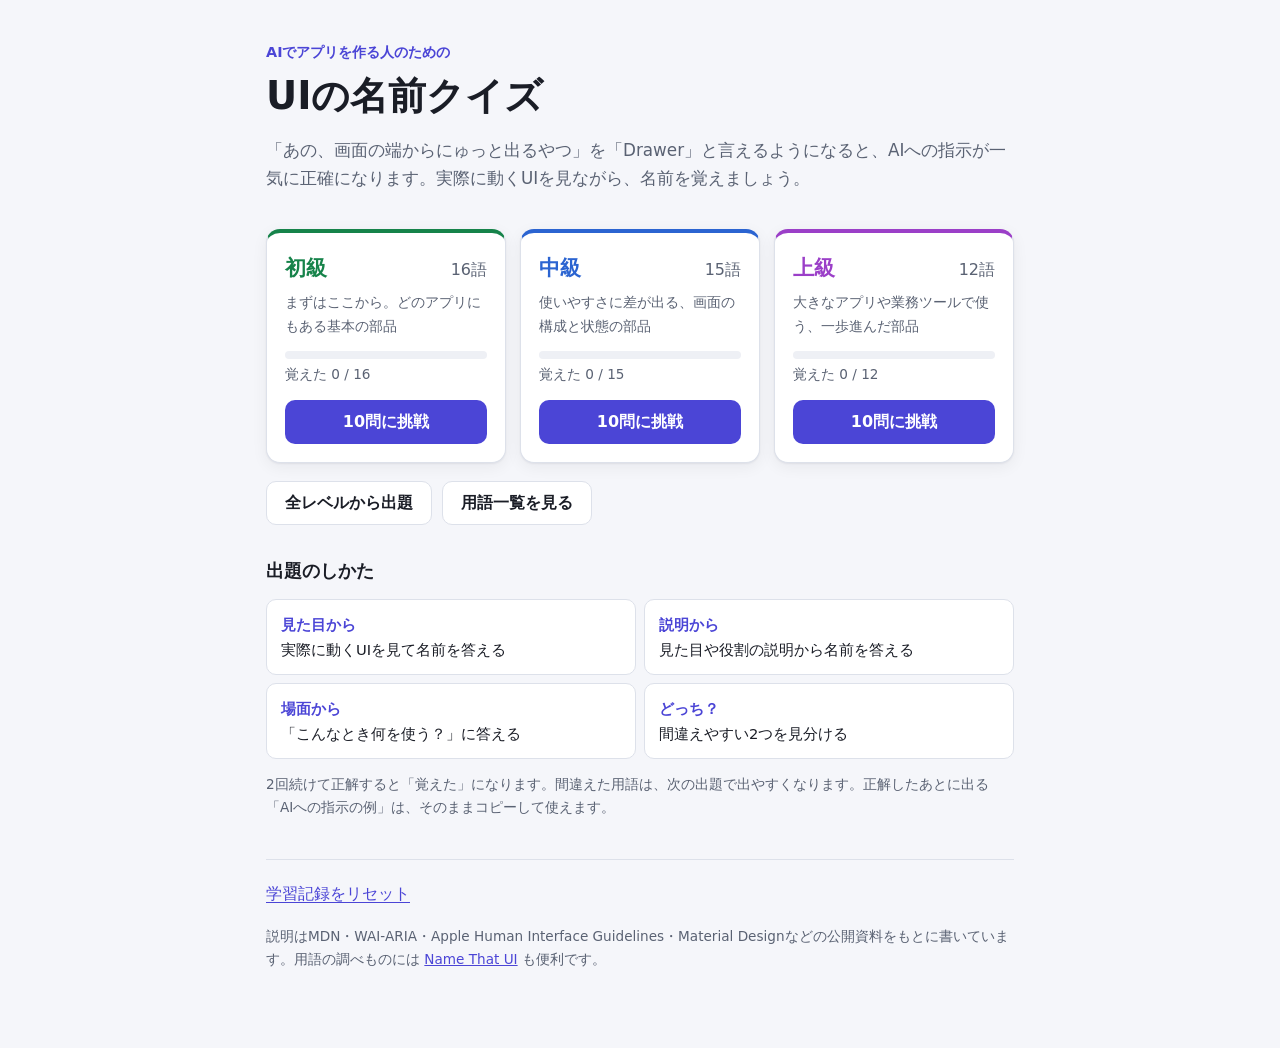
==== ui-quiz/index.html @ 6aa8fd28 "Add UI name quiz for people building apps with AI A static quiz site (ui-quiz/) for learning UI comp" ====
<!doctype html>
<html lang="ja">
  <head>
    <meta charset="utf-8">
    <meta name="viewport" content="width=device-width, initial-scale=1">
    <title>UIの名前クイズ</title>
    <meta name="description" content="AIでアプリやWebサイトを作る人のための、UI部品の名前を実際に動くUIで覚えるクイズ。">
    <link rel="stylesheet" href="css/style.css">
    <link rel="stylesheet" href="css/demos.css">
  </head>
  <body>
    <main id="app" class="container"></main>
    <noscript><p class="container">このクイズを動かすにはJavaScriptを有効にしてください。</p></noscript>
    <script src="js/data.js"></script>
    <script src="js/engine.js"></script>
    <script src="js/demos.js"></script>
    <script src="js/app.js"></script>
  </body>
</html>
---- ui-quiz/css/style.css ----
/* アプリ本体の見た目。デモの見た目は demos.css */

:root {
  --bg: #f5f6fa;
  --surface: #ffffff;
  --surface-2: #eef0f5;
  --text: #1a1d26;
  --muted: #5a6273;
  --border: #dde1ea;
  --accent: #4b45d6;
  --accent-hover: #3d37bd;
  --accent-weak: #ecebfd;
  --on-accent: #ffffff;
  --ok: #157a3d;
  --ok-weak: #e4f5ea;
  --ng: #c0322b;
  --ng-weak: #fcebea;
  --warn: #8a5300;
  --warn-weak: #fff4d1;
  --target: #e8890c;
  --lv-beginner: #16834a;
  --lv-intermediate: #2b64d1;
  --lv-advanced: #9b3fc8;
  --shadow: 0 1px 2px rgb(20 24 40 / 0.06), 0 4px 16px rgb(20 24 40 / 0.06);
  --radius: 14px;
  --font: "Hiragino Sans", "Hiragino Kaku Gothic ProN", "Noto Sans JP", "Yu Gothic UI", "Meiryo", system-ui, sans-serif;
  color-scheme: light;
}

@media (prefers-color-scheme: dark) {
  :root:not([data-theme="light"]) {
    --bg: #12141b;
    --surface: #1b1e28;
    --surface-2: #252935;
    --text: #e9ebf2;
    --muted: #a2a9b9;
    --border: #333847;
    --accent: #8f8cff;
    --accent-hover: #a5a3ff;
    --accent-weak: #2a2950;
    --on-accent: #12121f;
    --ok: #5fd08b;
    --ok-weak: #183324;
    --ng: #ff8a80;
    --ng-weak: #3a1f1e;
    --warn: #ffc65c;
    --warn-weak: #3a2f14;
    --target: #ffb44a;
    --lv-beginner: #5fd08b;
    --lv-intermediate: #7aa7ff;
    --lv-advanced: #d29bff;
    --shadow: 0 1px 2px rgb(0 0 0 / 0.3), 0 4px 16px rgb(0 0 0 / 0.25);
    color-scheme: dark;
  }
}

:root[data-theme="dark"] {
  --bg: #12141b;
  --surface: #1b1e28;
  --surface-2: #252935;
  --text: #e9ebf2;
  --muted: #a2a9b9;
  --border: #333847;
  --accent: #8f8cff;
  --accent-hover: #a5a3ff;
  --accent-weak: #2a2950;
  --on-accent: #12121f;
  --ok: #5fd08b;
  --ok-weak: #183324;
  --ng: #ff8a80;
  --ng-weak: #3a1f1e;
  --warn: #ffc65c;
  --warn-weak: #3a2f14;
  --target: #ffb44a;
  --lv-beginner: #5fd08b;
  --lv-intermediate: #7aa7ff;
  --lv-advanced: #d29bff;
  --shadow: 0 1px 2px rgb(0 0 0 / 0.3), 0 4px 16px rgb(0 0 0 / 0.25);
  color-scheme: dark;
}

*,
*::before,
*::after {
  box-sizing: border-box;
}

body {
  margin: 0;
  background: var(--bg);
  color: var(--text);
  font-family: var(--font);
  font-size: 16px;
  line-height: 1.7;
  -webkit-text-size-adjust: 100%;
}

a {
  color: var(--accent);
}

button {
  font: inherit;
  color: inherit;
}

:focus-visible {
  outline: 3px solid var(--accent);
  outline-offset: 2px;
}

h1:focus,
h2:focus {
  outline: none;
}

.container {
  max-width: 780px;
  margin: 0 auto;
  padding: 24px 16px 64px;
}

h1 {
  font-size: clamp(1.8rem, 6vw, 2.4rem);
  line-height: 1.25;
  margin: 0.2em 0 0.4em;
}

.muted {
  color: var(--muted);
}

.small {
  font-size: 0.85rem;
}

.eyebrow {
  margin: 0;
  color: var(--accent);
  font-weight: 700;
  font-size: 0.9rem;
}

.lead {
  font-size: 1.05rem;
  color: var(--muted);
  margin: 0 0 8px;
}

.section-title {
  font-size: 1.1rem;
  margin: 32px 0 12px;
}

/* ── ボタン ── */
.btn {
  display: inline-flex;
  align-items: center;
  justify-content: center;
  gap: 6px;
  min-height: 44px;
  padding: 0 18px;
  border-radius: 10px;
  border: 1px solid transparent;
  font-weight: 700;
  cursor: pointer;
  transition: background 0.15s, transform 0.05s;
}

.btn:active {
  transform: translateY(1px);
}

.btn-primary {
  background: var(--accent);
  color: var(--on-accent);
}

.btn-primary:hover {
  background: var(--accent-hover);
}

.btn-secondary {
  background: var(--surface);
  border-color: var(--border);
}

.btn-secondary:hover {
  background: var(--surface-2);
}

.btn-small {
  min-height: 32px;
  padding: 0 12px;
  font-size: 0.85rem;
  background: var(--surface);
  border-color: var(--border);
}

.link {
  background: none;
  border: none;
  padding: 4px 0;
  color: var(--accent);
  cursor: pointer;
  text-decoration: underline;
  text-underline-offset: 3px;
}

/* ── ホーム ── */
.hero {
  padding: 16px 0 8px;
}

.levels {
  display: grid;
  grid-template-columns: repeat(3, 1fr);
  gap: 14px;
  margin-top: 20px;
}

.level-card {
  display: flex;
  flex-direction: column;
  gap: 4px;
  padding: 18px;
  background: var(--surface);
  border: 1px solid var(--border);
  border-top: 4px solid var(--lv);
  border-radius: var(--radius);
  box-shadow: var(--shadow);
}

.level-card p {
  margin: 0;
}

.level-card p.muted:not(.small) {
  flex: 1;
  font-size: 0.9rem;
  margin-bottom: 8px;
}

.level-card .btn {
  margin-top: 10px;
}

.level-beginner {
  --lv: var(--lv-beginner);
}
.level-intermediate {
  --lv: var(--lv-intermediate);
}
.level-advanced {
  --lv: var(--lv-advanced);
}

.level-head {
  display: flex;
  align-items: baseline;
  justify-content: space-between;
}

.level-title {
  margin: 0;
  font-size: 1.3rem;
  color: var(--lv);
}

.meter {
  height: 8px;
  border-radius: 99px;
  background: var(--surface-2);
  overflow: hidden;
}

.meter span {
  display: block;
  height: 100%;
  background: var(--lv, var(--accent));
  border-radius: inherit;
  transition: width 0.3s;
}

.home-actions {
  display: flex;
  flex-wrap: wrap;
  gap: 10px;
  margin-top: 18px;
}

.howto {
  margin-top: 8px;
}

.howto-list {
  display: grid;
  grid-template-columns: repeat(2, 1fr);
  gap: 8px;
  padding: 0;
  margin: 0 0 8px;
  list-style: none;
}

.howto-list li {
  padding: 12px 14px;
  background: var(--surface);
  border: 1px solid var(--border);
  border-radius: 10px;
  font-size: 0.92rem;
}

.howto-list b {
  display: block;
  color: var(--accent);
}

.footer {
  margin-top: 40px;
  padding-top: 16px;
  border-top: 1px solid var(--border);
}

/* ── クイズ ── */
.quiz-top {
  display: flex;
  align-items: center;
  justify-content: space-between;
  gap: 12px;
  margin-bottom: 10px;
}

.quiz-count {
  font-weight: 700;
  font-variant-numeric: tabular-nums;
}

.question {
  margin-top: 18px;
}

.qtype {
  display: inline-block;
  padding: 2px 10px;
  border-radius: 99px;
  background: var(--accent-weak);
  color: var(--accent);
  font-size: 0.8rem;
  font-weight: 700;
}

.qtext {
  font-size: 1.35rem;
  margin: 8px 0 14px;
}

.qquote {
  margin: 0 0 18px;
  padding: 18px 20px;
  background: var(--surface);
  border: 1px solid var(--border);
  border-left: 4px solid var(--accent);
  border-radius: 10px;
  font-size: 1.08rem;
  font-weight: 600;
}

.demo-frame {
  margin-bottom: 18px;
}

.demo-frame > p {
  margin: 6px 0 0;
  text-align: right;
}

.options {
  display: grid;
  grid-template-columns: repeat(2, 1fr);
  gap: 10px;
}

.option {
  display: flex;
  align-items: center;
  gap: 12px;
  min-height: 64px;
  padding: 10px 14px;
  text-align: left;
  background: var(--surface);
  border: 2px solid var(--border);
  border-radius: 12px;
  cursor: pointer;
  transition: border-color 0.15s, background 0.15s;
}

.option:hover:not(:disabled) {
  border-color: var(--accent);
}

.option:disabled {
  cursor: default;
}

.opt-key {
  flex: none;
  display: grid;
  place-items: center;
  width: 26px;
  height: 26px;
  border-radius: 8px;
  background: var(--surface-2);
  color: var(--muted);
  font-size: 0.8rem;
  font-weight: 700;
}

.opt-name {
  display: block;
  font-weight: 700;
  line-height: 1.3;
}

.opt-kana {
  display: block;
  color: var(--muted);
  font-size: 0.82rem;
}

.option.is-correct {
  border-color: var(--ok);
  background: var(--ok-weak);
}

.option.is-wrong {
  border-color: var(--ng);
  background: var(--ng-weak);
}

.option:disabled:not(.is-correct):not(.is-wrong) {
  opacity: 0.55;
}

.feedback {
  margin-top: 18px;
  padding: 20px;
  background: var(--surface);
  border: 1px solid var(--border);
  border-top: 4px solid var(--fb);
  border-radius: var(--radius);
  box-shadow: var(--shadow);
}

.feedback-ok {
  --fb: var(--ok);
}

.feedback-ng {
  --fb: var(--ng);
}

.verdict {
  margin: 0;
  color: var(--fb);
  font-weight: 800;
  font-size: 1.1rem;
}

.answer-name {
  margin: 2px 0 12px;
  font-size: 1.4rem;
}

.answer-name .muted {
  font-size: 0.95rem;
  font-weight: 500;
}

.explain {
  padding: 10px 14px;
  background: var(--accent-weak);
  border-radius: 10px;
}

.chosen-note {
  padding: 10px 14px;
  background: var(--surface-2);
  border-radius: 10px;
  font-size: 0.92rem;
}

.prompt-box {
  margin: 14px 0;
  padding: 12px 14px;
  background: var(--surface-2);
  border-radius: 10px;
}

.prompt-head {
  display: flex;
  align-items: center;
  justify-content: space-between;
  gap: 8px;
  color: var(--muted);
  font-weight: 700;
}

.prompt-text {
  margin: 6px 0 0;
  font-size: 0.93rem;
}

.btn-next {
  width: 100%;
}

/* ── 結果 ── */
.result {
  text-align: center;
  padding: 16px 0;
}

.result .home-actions {
  justify-content: center;
}

.score {
  font-size: 4rem;
  margin: 0;
  font-variant-numeric: tabular-nums;
}

.score span {
  font-size: 1.6rem;
  color: var(--muted);
}

.result-list {
  list-style: none;
  padding: 0;
  margin: 0;
  display: grid;
  gap: 8px;
}

.result-item {
  display: flex;
  align-items: flex-start;
  gap: 12px;
  padding: 12px 14px;
  background: var(--surface);
  border: 1px solid var(--border);
  border-radius: 12px;
}

.result-item details {
  flex: 1;
  min-width: 0;
}

.result-item summary {
  cursor: pointer;
}

.mark {
  flex: none;
  display: grid;
  place-items: center;
  width: 28px;
  height: 28px;
  border-radius: 50%;
  font-weight: 800;
}

.mark-ok {
  background: var(--ok-weak);
  color: var(--ok);
}

.mark-ng {
  background: var(--ng-weak);
  color: var(--ng);
}

/* ── 用語一覧 ── */
.filter {
  display: flex;
  flex-wrap: wrap;
  gap: 8px;
  margin-bottom: 18px;
}

.filter-btn {
  min-height: 40px;
  padding: 0 16px;
  border-radius: 99px;
  border: 1px solid var(--border);
  background: var(--surface);
  cursor: pointer;
}

.filter-btn[aria-pressed="true"] {
  background: var(--accent);
  border-color: var(--accent);
  color: var(--on-accent);
  font-weight: 700;
}

.glossary {
  display: grid;
  gap: 16px;
}

.term {
  display: grid;
  grid-template-columns: minmax(0, 1fr) minmax(0, 1fr);
  gap: 18px;
  padding: 16px;
  background: var(--surface);
  border: 1px solid var(--border);
  border-radius: var(--radius);
}

.term .demo-frame {
  margin: 0;
}

.term-body p {
  margin: 0 0 8px;
}

.term-head {
  display: flex;
  flex-wrap: wrap;
  align-items: center;
  gap: 8px;
}

.term-name {
  margin: 0;
  font-size: 1.2rem;
}

.tag {
  padding: 1px 10px;
  border-radius: 99px;
  font-size: 0.75rem;
  font-weight: 700;
  border: 1px solid currentColor;
}

.tag-beginner {
  color: var(--lv-beginner);
}
.tag-intermediate {
  color: var(--lv-intermediate);
}
.tag-advanced {
  color: var(--lv-advanced);
}
.tag-done {
  color: var(--ok);
  background: var(--ok-weak);
  border-color: transparent;
}

/* ── スマホ ── */
@media (max-width: 640px) {
  .levels {
    grid-template-columns: 1fr;
  }
  .howto-list {
    grid-template-columns: 1fr;
  }
  .options {
    grid-template-columns: 1fr;
  }
  .term {
    grid-template-columns: 1fr;
  }
  .home-actions .btn {
    flex: 1 1 100%;
  }
}

@media (prefers-reduced-motion: reduce) {
  *,
  *::before,
  *::after {
    animation-duration: 0.01ms !important;
    transition-duration: 0.01ms !important;
  }
}
---- ui-quiz/css/demos.css ----
/* 問題に表示するデモUIの見た目。すべて .stage の中に閉じ込める */

.stage {
  position: relative;
  height: 260px;
  overflow: hidden;
  border: 1px solid var(--border);
  border-radius: var(--radius);
  background: var(--surface-2);
  font-size: 14px;
  line-height: 1.5;
  isolation: isolate;
}

.stage [hidden] {
  display: none !important;
}

.stage a {
  color: inherit;
  text-decoration: none;
  cursor: pointer;
}

.stage button {
  cursor: pointer;
}

/* 問題で注目してほしい部分 */
.stage .is-target {
  outline: 2px dashed var(--target);
  outline-offset: 3px;
}

.m-icon {
  width: 18px;
  height: 18px;
  flex: none;
}

/* ── 土台 ── */
.m-page {
  position: absolute;
  inset: 0;
  background: var(--surface);
  overflow: hidden;
}

.m-center {
  display: grid;
  place-items: center;
  padding: 16px;
}

.m-top {
  padding: 14px 16px;
  display: flex;
  justify-content: center;
  align-items: flex-start;
}

.m-pad {
  padding: 16px;
}

.m-rel {
  position: absolute;
}

.m-phone {
  position: absolute;
  top: 10px;
  bottom: -14px;
  left: 50%;
  width: min(260px, calc(100% - 24px));
  transform: translateX(-50%);
  background: var(--surface);
  border: 1px solid var(--border);
  border-radius: 22px 22px 0 0;
  overflow: hidden;
  box-shadow: var(--shadow);
}

.m-body {
  padding: 14px 16px;
}

.m-panel {
  padding: 16px;
  background: var(--surface);
  border: 1px solid var(--border);
  border-radius: 12px;
  box-shadow: var(--shadow);
  min-width: 0;
}

.m-narrow {
  width: min(240px, 100%);
}

.m-wide {
  width: min(340px, 100%);
}

.m-row {
  display: flex;
  align-items: center;
  gap: 8px;
}

.m-end {
  justify-content: flex-end;
}

.m-between {
  justify-content: space-between;
}

.m-col {
  display: flex;
  flex-direction: column;
  gap: 10px;
}

.m-center-x {
  align-items: center;
}

.m-grow {
  flex: 1;
  min-width: 0;
}

.m-text {
  margin: 0 0 12px;
}

.m-muted {
  color: var(--muted);
}

.m-small {
  font-size: 12px;
}

.m-h {
  font-size: 18px;
  font-weight: 700;
  margin: 8px 0;
}

.m-card-title {
  font-weight: 700;
}

.m-line {
  height: 9px;
  margin: 9px 0;
  border-radius: 99px;
  background: var(--surface-2);
}

.m-line:nth-child(3n) {
  width: 70%;
}

.m-w60 {
  width: 60%;
}

.m-hero {
  height: 54px;
  border-radius: 10px;
  background: linear-gradient(120deg, var(--accent-weak), var(--surface-2));
}

.g1 {
  background: linear-gradient(135deg, #7c74ff, #b28bff);
}
.g2 {
  background: linear-gradient(135deg, #2bb3a3, #6bd6a0);
}
.g3 {
  background: linear-gradient(135deg, #ff9a62, #ff6f91);
}

/* ── ボタン・入力 ── */
.m-btn {
  display: inline-flex;
  align-items: center;
  justify-content: center;
  gap: 6px;
  min-height: 36px;
  padding: 0 14px;
  border-radius: 8px;
  border: 1px solid transparent;
  font-weight: 700;
  font-size: 13px;
  white-space: nowrap;
}

.m-sm {
  min-height: 30px;
  padding: 0 10px;
  font-size: 12px;
}

.m-primary {
  background: var(--accent);
  color: var(--on-accent);
}

.m-primary:disabled {
  opacity: 0.75;
}

.m-ghost {
  background: var(--surface);
  border-color: var(--border);
}

.m-danger {
  background: var(--ng);
  color: var(--surface);
}

.m-danger-ghost {
  background: transparent;
  border-color: var(--ng);
  color: var(--ng);
  margin: 4px 0;
}

.m-danger-text {
  color: var(--ng);
}

.m-link {
  background: none;
  border: none;
  padding: 0;
  color: var(--accent);
  text-decoration: underline;
}

.m-icon-btn {
  display: inline-grid;
  place-items: center;
  width: 36px;
  height: 36px;
  border-radius: 8px;
  border: 1px solid transparent;
  background: transparent;
}

.m-icon-btn.m-sm {
  width: 28px;
  height: 28px;
  padding: 0;
}

.m-outlined {
  border-color: var(--border);
  background: var(--surface);
}

.m-label {
  display: grid;
  gap: 4px;
  font-size: 12px;
  font-weight: 700;
  color: var(--muted);
}

.m-input {
  width: 100%;
  min-width: 0;
  height: 38px;
  padding: 0 10px;
  border: 1px solid var(--border);
  border-radius: 8px;
  background: var(--surface);
  color: var(--text);
  font: inherit;
  font-size: 14px;
  font-weight: 400;
}

.m-input.m-sm {
  height: 30px;
  font-size: 12px;
}

.m-input::placeholder {
  color: var(--muted);
  opacity: 0.7;
}

.m-input.is-error {
  border-color: var(--ng);
}

.m-input.is-ok {
  border-color: var(--ok);
}

.m-hint {
  min-height: 18px;
  margin: 2px 0 8px;
  font-size: 12px;
}

.m-hint.is-error {
  color: var(--ng);
}

.m-hint.is-ok {
  color: var(--ok);
}

.m-fieldset {
  margin: 0;
  min-width: 200px;
}

.m-fieldset legend {
  float: left;
  width: 100%;
  padding: 0;
  font-weight: 700;
}

.m-check {
  display: flex;
  align-items: center;
  gap: 8px;
  padding: 3px 0;
  clear: both;
}

.m-check input {
  width: 18px;
  height: 18px;
  accent-color: var(--accent);
}

.m-list {
  width: min(280px, 100%);
  padding: 4px 16px;
}

.m-list-row {
  display: flex;
  align-items: center;
  justify-content: space-between;
  gap: 8px;
  padding: 10px 0;
  border-bottom: 1px solid var(--border);
}

.m-list-row:last-child {
  border-bottom: none;
}

.m-switch {
  position: relative;
  width: 44px;
  height: 26px;
  padding: 0;
  border: none;
  border-radius: 99px;
  background: var(--border);
  transition: background 0.2s;
}

.m-switch span {
  position: absolute;
  top: 3px;
  left: 3px;
  width: 20px;
  height: 20px;
  border-radius: 50%;
  background: #fff;
  box-shadow: 0 1px 3px rgb(0 0 0 / 0.3);
  transition: transform 0.2s;
}

.m-switch[aria-checked="true"] {
  background: var(--ok);
}

.m-switch[aria-checked="true"] span {
  transform: translateX(18px);
}

.m-select {
  display: flex;
  align-items: center;
  justify-content: space-between;
  width: 100%;
  height: 38px;
  padding: 0 10px;
  border: 1px solid var(--accent);
  border-radius: 8px;
  background: var(--surface);
}

.m-menu {
  list-style: none;
  margin: 0;
  padding: 4px;
  background: var(--surface);
  border: 1px solid var(--border);
  border-radius: 10px;
  box-shadow: var(--shadow);
}

.m-select-list {
  margin-top: 4px;
}

.m-menu-item {
  display: flex;
  align-items: center;
  gap: 8px;
  padding: 6px 10px;
  border-radius: 6px;
  cursor: pointer;
}

.m-menu-item:hover,
.m-menu-item.is-active {
  background: var(--surface-2);
}

.m-menu-item.is-selected {
  background: var(--accent-weak);
  color: var(--accent);
  font-weight: 700;
}

.m-menu-item mark {
  background: none;
  color: var(--accent);
  font-weight: 800;
}

.m-sep {
  height: 1px;
  margin: 4px 0;
  background: var(--border);
}

.m-range {
  width: 100%;
  margin: 14px 0 4px;
  accent-color: var(--accent);
}

/* ── ヘッダー・ナビ ── */
.m-header {
  display: flex;
  align-items: center;
  justify-content: space-between;
  gap: 8px;
  height: 50px;
  padding: 0 14px;
  background: var(--surface);
  border-bottom: 1px solid var(--border);
}

.stage .m-header.is-target {
  outline-offset: -3px;
}

.m-logo {
  font-weight: 800;
  color: var(--accent);
}

.m-nav {
  display: flex;
  gap: 16px;
  font-size: 13px;
}

.m-nav a.is-active {
  color: var(--accent);
  font-weight: 700;
}

.m-drop-menu {
  position: absolute;
  top: 54px;
  right: 10px;
  width: 150px;
}

.m-crumbs {
  display: flex;
  align-items: center;
  gap: 4px;
  font-size: 12px;
  color: var(--muted);
}

.m-crumbs a {
  color: var(--accent) !important;
  text-decoration: underline !important;
}

.m-crumbs .m-icon {
  width: 13px;
  height: 13px;
}

.m-crumbs [aria-current] {
  color: var(--text);
  font-weight: 700;
}

.m-tablist {
  display: flex;
  border-bottom: 1px solid var(--border);
}

.m-tablist button {
  padding: 10px 14px;
  border: none;
  border-bottom: 3px solid transparent;
  background: none;
  color: var(--muted);
  font-weight: 700;
}

.m-tablist [aria-selected="true"] {
  color: var(--accent);
  border-bottom-color: var(--accent);
}

.m-tabpanel {
  padding: 14px 4px;
}

.m-split {
  display: flex;
}

.m-side {
  flex: none;
  display: flex;
  flex-direction: column;
  gap: 2px;
  width: 38%;
  max-width: 170px;
  padding: 14px 8px;
  background: var(--surface-2);
  border-right: 1px solid var(--border);
}

.stage .m-side.is-target {
  outline-offset: -3px;
}

.m-side .m-logo {
  padding: 0 10px 8px;
}

.m-split .m-body {
  flex: 1;
  min-width: 0;
}

.m-stat {
  height: 44px;
  border-radius: 8px;
  background: var(--surface-2);
}

.m-mega {
  position: absolute;
  top: 50px;
  left: 10px;
  right: 10px;
  z-index: 2;
  display: grid;
  grid-template-columns: repeat(3, 1fr);
  gap: 8px;
  padding: 14px;
  background: var(--surface);
  border: 1px solid var(--border);
  border-radius: 0 0 12px 12px;
  box-shadow: var(--shadow);
}

.m-mega a {
  display: block;
  padding: 2px 0;
  font-size: 13px;
  color: var(--muted) !important;
}

/* ── カード・リスト ── */
.m-grid3 {
  display: grid;
  grid-template-columns: repeat(3, minmax(0, 1fr));
  gap: 10px;
}

.m-card {
  border: 1px solid var(--border);
  border-radius: 12px;
  overflow: hidden;
  background: var(--surface);
}

.stage .m-card.is-target {
  overflow: visible;
}

.m-thumb {
  height: 80px;
}

.m-card-body {
  display: grid;
  gap: 4px;
  padding: 10px;
  font-size: 12px;
}

.m-card-body .m-btn {
  margin-top: 4px;
}

.m-comment {
  display: flex;
  gap: 12px;
  padding: 12px 0;
  border-bottom: 1px solid var(--border);
}

.m-avatar {
  flex: none;
  display: grid;
  place-items: center;
  width: 40px;
  height: 40px;
  border-radius: 50%;
  color: #fff;
  font-weight: 800;
  font-size: 13px;
}

.m-avatar-sm {
  width: 32px;
  height: 32px;
}

.m-badge-wrap {
  position: relative;
}

.m-badge {
  position: absolute;
  top: 2px;
  right: 0;
  display: grid;
  place-items: center;
  min-width: 18px;
  height: 18px;
  padding: 0 5px;
  border-radius: 99px;
  background: #e5322d;
  color: #fff;
  font-size: 11px;
  font-weight: 800;
}

.m-chips {
  display: flex;
  flex-wrap: wrap;
  gap: 6px;
  margin: 12px 0 8px;
}

.m-chip {
  display: inline-flex;
  align-items: center;
  gap: 2px;
  height: 30px;
  padding: 0 4px 0 12px;
  border-radius: 99px;
  background: var(--accent-weak);
  color: var(--accent);
  font-weight: 700;
  font-size: 13px;
}

.m-chip button {
  display: grid;
  place-items: center;
  width: 22px;
  height: 22px;
  padding: 0;
  border: none;
  border-radius: 50%;
  background: transparent;
  color: inherit;
}

.m-chip .m-icon {
  width: 14px;
  height: 14px;
}

.m-search {
  display: flex;
  align-items: center;
  gap: 8px;
  height: 38px;
  padding: 0 12px;
  border: 1px solid var(--border);
  border-radius: 99px;
}

.m-scroll {
  position: absolute;
  top: 50px;
  left: 0;
  right: 0;
  bottom: 0;
  overflow-y: auto;
  padding: 0 14px 20px;
}

.stage .m-scroll.is-target {
  outline-offset: -3px;
}

.m-post {
  display: flex;
  gap: 10px;
  padding: 12px 0;
  border-bottom: 1px solid var(--border);
}

.m-loading {
  display: flex;
  justify-content: center;
  align-items: center;
  gap: 8px;
  padding: 12px;
  color: var(--muted);
  font-size: 12px;
}

/* ── 重なるUI ── */
.m-overlay {
  position: absolute;
  inset: 0;
  z-index: 5;
  display: grid;
  place-items: center;
  padding: 16px;
  background: rgb(10 12 20 / 0.5);
}

.m-dialog {
  width: min(300px, 100%);
  padding: 18px;
  background: var(--surface);
  border-radius: 14px;
  box-shadow: 0 12px 40px rgb(0 0 0 / 0.3);
}

.m-dialog-title {
  font-weight: 800;
  font-size: 15px;
}

.m-dialog p {
  margin: 6px 0 16px;
  font-size: 13px;
}

.m-overlay-left {
  place-items: stretch start;
  padding: 0;
  transition: background 0.25s;
}

.m-drawer {
  display: flex;
  flex-direction: column;
  gap: 2px;
  width: 72%;
  padding: 16px 10px;
  background: var(--surface);
  box-shadow: 4px 0 20px rgb(0 0 0 / 0.25);
  transition: transform 0.25s ease;
}

.m-drawer .m-card-title {
  padding: 0 10px 8px;
}

.stage .m-drawer.is-target {
  outline-offset: -3px;
}

.m-overlay-left.is-closed {
  background: transparent;
  pointer-events: none;
}

.m-overlay-left.is-closed .m-drawer {
  transform: translateX(-105%);
}

.m-overlay-top {
  place-items: start center;
  padding-top: 22px;
}

.m-palette {
  width: min(360px, 100%);
  background: var(--surface);
  border-radius: 12px;
  box-shadow: 0 12px 40px rgb(0 0 0 / 0.35);
  overflow: hidden;
}

.m-palette-input {
  display: flex;
  align-items: center;
  gap: 8px;
  padding: 10px 12px;
  border-bottom: 1px solid var(--border);
}

.m-palette-input input {
  flex: 1;
  min-width: 0;
  border: none;
  background: none;
  color: var(--text);
  font: inherit;
  outline: none;
}

.m-palette-input kbd {
  padding: 1px 6px;
  border: 1px solid var(--border);
  border-radius: 5px;
  font-size: 11px;
  color: var(--muted);
}

.m-palette-list {
  list-style: none;
  margin: 0;
  padding: 6px;
}

.m-pad-s {
  padding: 8px;
}

.m-toast {
  position: absolute;
  right: 14px;
  bottom: 14px;
  display: flex;
  align-items: center;
  gap: 8px;
  padding: 10px 16px;
  border-radius: 10px;
  background: #23252f;
  color: #fff;
  font-weight: 700;
  box-shadow: var(--shadow);
  opacity: 0;
  transform: translateY(12px);
  transition: opacity 0.25s, transform 0.25s;
}

.m-toast .m-icon {
  color: #6fe09b;
}

.m-toast.is-shown {
  opacity: 1;
  transform: none;
}

.m-tip-wrap {
  position: relative;
}

.m-tip {
  position: absolute;
  bottom: calc(100% + 8px);
  left: 50%;
  transform: translateX(-50%);
  padding: 4px 10px;
  border-radius: 6px;
  background: #23252f;
  color: #fff;
  font-size: 12px;
  white-space: nowrap;
  opacity: 0;
  pointer-events: none;
  transition: opacity 0.15s;
}

.m-tip::after {
  content: "";
  position: absolute;
  top: 100%;
  left: 50%;
  margin-left: -5px;
  border: 5px solid transparent;
  border-top-color: #23252f;
}

.m-tip-wrap.is-open .m-tip,
.m-tip-wrap:hover .m-tip,
.m-tip-wrap:focus-within .m-tip {
  opacity: 1;
}

.m-pop-wrap {
  position: relative;
  display: flex;
  flex-direction: column;
  align-items: center;
}

.m-popover {
  position: relative;
  margin-top: 12px;
  width: min(280px, 90vw);
  padding: 14px;
  display: grid;
  gap: 8px;
  background: var(--surface);
  border: 1px solid var(--border);
  border-radius: 12px;
  box-shadow: var(--shadow);
}

.m-popover::before {
  content: "";
  position: absolute;
  top: -7px;
  left: 50%;
  width: 12px;
  height: 12px;
  margin-left: -6px;
  background: var(--surface);
  border-left: 1px solid var(--border);
  border-top: 1px solid var(--border);
  transform: rotate(45deg);
}

.m-ctx {
  position: absolute;
  z-index: 3;
  width: 150px;
}

.m-files {
  display: grid;
  gap: 4px;
  margin-top: 10px;
}

.m-file {
  display: flex;
  align-items: center;
  gap: 8px;
  padding: 7px 10px;
  border-radius: 8px;
  user-select: none;
  -webkit-touch-callout: none;
}

.m-file.is-selected {
  background: var(--accent-weak);
}

.m-split-wrap {
  position: relative;
  display: flex;
  flex-direction: column;
  align-items: flex-start;
}

.m-splitbtn {
  display: flex;
  border-radius: 8px;
}

.m-splitbtn .m-btn:first-child {
  border-radius: 8px 0 0 8px;
}

.m-splitbtn .m-btn:last-child {
  border-radius: 0 8px 8px 0;
  border-left: 1px solid rgb(255 255 255 / 0.35);
  padding: 0 8px;
}

.m-split-menu {
  margin-top: 6px;
  min-width: 170px;
}

.m-sheet {
  position: absolute;
  left: 0;
  right: 0;
  bottom: 14px;
  display: grid;
  gap: 6px;
  padding: 6px 16px 18px;
  background: var(--surface);
  border-radius: 18px 18px 0 0;
  box-shadow: 0 -6px 24px rgb(0 0 0 / 0.18);
  transition: transform 0.25s;
}

.m-sheet.is-collapsed {
  transform: translateY(calc(100% - 44px));
}

.m-handle {
  justify-self: center;
  width: 40px;
  height: 5px;
  margin: 2px 0 6px;
  padding: 0;
  border: none;
  border-radius: 99px;
  background: var(--border);
}

.m-map {
  background-color: var(--surface-2);
  background-image: linear-gradient(var(--border) 1px, transparent 1px), linear-gradient(90deg, var(--border) 1px, transparent 1px);
  background-size: 28px 28px;
}

.m-pin {
  position: absolute;
  color: var(--muted);
  cursor: pointer;
}

.m-pin .m-icon {
  width: 26px;
  height: 26px;
}

.m-pin.is-picked {
  color: var(--ng);
}

.m-fab {
  position: absolute;
  right: 16px;
  bottom: 30px;
  display: grid;
  place-items: center;
  width: 54px;
  height: 54px;
  border: none;
  border-radius: 50%;
  background: var(--accent);
  color: var(--on-accent);
  box-shadow: 0 6px 18px rgb(40 30 140 / 0.4);
}

.m-fab .m-icon {
  width: 24px;
  height: 24px;
}

/* ── 状態・進み具合 ── */
@keyframes m-spin {
  to {
    transform: rotate(360deg);
  }
}

.m-spinner {
  display: inline-block;
  width: 16px;
  height: 16px;
  border: 2px solid currentColor;
  border-right-color: transparent;
  border-radius: 50%;
  animation: m-spin 0.8s linear infinite;
}

.m-spinner-lg {
  width: 40px;
  height: 40px;
  border-width: 4px;
  color: var(--accent);
}

@keyframes m-pulse {
  50% {
    opacity: 0.45;
  }
}

.m-skel {
  border-radius: 6px;
  background: var(--surface-2);
  animation: m-pulse 1.4s ease-in-out infinite;
}

.m-skel-card {
  display: grid;
  grid-template-columns: 64px 1fr;
  gap: 12px;
  align-items: center;
  padding: 8px;
  border: 1px solid var(--border);
  border-radius: 10px;
}

.m-skel-img {
  height: 48px;
}

.m-skel-line {
  height: 11px;
  margin: 6px 0;
}

.m-empty {
  display: flex;
  flex-direction: column;
  align-items: center;
  gap: 4px;
  margin: 16px auto;
  width: fit-content;
  padding: 8px 20px;
  text-align: center;
}

.m-empty p {
  margin: 0 0 8px;
  font-size: 12px;
}

.m-empty-icon {
  display: grid;
  place-items: center;
  width: 56px;
  height: 56px;
  margin-bottom: 4px;
  border-radius: 50%;
  background: var(--accent-weak);
  color: var(--accent);
}

.m-empty-icon .m-icon {
  width: 28px;
  height: 28px;
}

.m-progress {
  height: 10px;
  margin-top: 10px;
  border-radius: 99px;
  background: var(--surface-2);
  overflow: hidden;
}

.stage .m-progress.is-target {
  overflow: visible;
}

.m-progress span {
  display: block;
  height: 100%;
  border-radius: inherit;
  background: var(--accent);
  transition: width 0.35s;
}

.m-steps {
  display: flex;
  list-style: none;
  margin: 0 0 16px;
  padding: 6px 0;
}

.m-steps li {
  position: relative;
  flex: 1;
  display: flex;
  flex-direction: column;
  align-items: center;
  gap: 4px;
  color: var(--muted);
}

.m-steps li + li::before {
  content: "";
  position: absolute;
  top: 14px;
  right: 50%;
  width: 100%;
  height: 2px;
  background: var(--border);
  z-index: 0;
}

.m-steps li.is-done + li::before {
  background: var(--accent);
}

.m-step-dot {
  position: relative;
  z-index: 1;
  display: grid;
  place-items: center;
  width: 30px;
  height: 30px;
  border-radius: 50%;
  border: 2px solid var(--border);
  background: var(--surface);
  font-weight: 800;
}

.m-steps .is-done .m-step-dot {
  background: var(--accent);
  border-color: var(--accent);
  color: var(--on-accent);
}

.m-steps .is-current {
  color: var(--text);
  font-weight: 700;
}

.m-steps .is-current .m-step-dot {
  border-color: var(--accent);
  color: var(--accent);
}

.m-pager {
  display: flex;
  justify-content: center;
  align-items: center;
  gap: 4px;
  margin-top: 14px;
}

.m-pager button {
  display: grid;
  place-items: center;
  min-width: 34px;
  height: 34px;
  padding: 0 6px;
  border: 1px solid var(--border);
  border-radius: 8px;
  background: var(--surface);
}

.m-pager [aria-current] {
  background: var(--accent);
  border-color: var(--accent);
  color: var(--on-accent);
  font-weight: 800;
}

.m-banner {
  display: flex;
  align-items: center;
  gap: 8px;
  padding: 8px 10px 8px 14px;
  background: var(--warn-weak);
  color: var(--warn);
  font-weight: 700;
  font-size: 13px;
}

.m-banner > span {
  flex: 1;
}

.stage .m-banner.is-target {
  outline-offset: -3px;
}

.m-carousel {
  position: relative;
  overflow: hidden;
  border-radius: 12px;
}

.stage .m-carousel.is-target {
  outline-offset: -3px;
}

.m-track {
  display: flex;
  transition: transform 0.35s ease;
}

.m-slide {
  flex: 0 0 100%;
  display: grid;
  place-items: center;
  height: 196px;
  color: #fff;
  font-size: 18px;
  font-weight: 800;
  text-shadow: 0 1px 6px rgb(0 0 0 / 0.25);
}

.m-car-btn {
  position: absolute;
  top: 50%;
  display: grid;
  place-items: center;
  width: 34px;
  height: 34px;
  margin-top: -17px;
  border: none;
  border-radius: 50%;
  background: rgb(255 255 255 / 0.9);
  color: #222;
}

.m-prev {
  left: 10px;
}

.m-next {
  right: 10px;
}

.m-dots {
  position: absolute;
  bottom: 10px;
  left: 0;
  right: 0;
  display: flex;
  justify-content: center;
  gap: 6px;
}

.m-dots span {
  width: 8px;
  height: 8px;
  border-radius: 50%;
  background: rgb(255 255 255 / 0.5);
  cursor: pointer;
}

.m-dots span.is-on {
  background: #fff;
}

.m-seg {
  display: inline-flex;
  padding: 3px;
  border-radius: 10px;
  background: var(--surface-2);
}

.m-seg button {
  min-width: 46px;
  height: 30px;
  border: none;
  border-radius: 8px;
  background: transparent;
  color: var(--muted);
  font-weight: 700;
}

.m-seg [aria-checked="true"] {
  background: var(--surface);
  color: var(--text);
  box-shadow: 0 1px 3px rgb(0 0 0 / 0.15);
}

.m-bars {
  display: flex;
  align-items: flex-end;
  gap: 10px;
  height: 150px;
  margin-top: 18px;
  padding: 0 4px;
  border-bottom: 1px solid var(--border);
}

.m-bars span {
  flex: 1;
  border-radius: 6px 6px 0 0;
  background: var(--accent);
  transition: height 0.3s;
}

.m-table-wrap {
  overflow: auto;
  max-height: 228px;
  border: 1px solid var(--border);
  border-radius: 10px;
}

.m-table {
  width: 100%;
  border-collapse: collapse;
  font-size: 13px;
  white-space: nowrap;
}

.m-table th,
.m-table td {
  padding: 8px 10px;
  border-bottom: 1px solid var(--border);
  text-align: left;
}

.m-table th {
  background: var(--surface-2);
}

.m-table th button {
  display: inline-flex;
  gap: 4px;
  padding: 0;
  border: none;
  background: none;
  font-weight: 800;
}

.m-table input {
  accent-color: var(--accent);
}

.m-sort {
  color: var(--accent);
  font-size: 10px;
}

.m-tree,
.m-tree ul {
  list-style: none;
  margin: 0;
  padding: 0;
}

.m-tree ul {
  padding-left: 18px;
}

.m-tree [aria-expanded="false"] > ul {
  display: none;
}

.m-tree-row {
  display: flex;
  align-items: center;
  gap: 6px;
  width: 100%;
  padding: 4px 8px;
  border: none;
  border-radius: 6px;
  background: none;
  text-align: left;
}

.m-tree-row:hover {
  background: var(--surface-2);
}

.m-tree-row > .m-icon:first-child {
  width: 14px;
  height: 14px;
  color: var(--muted);
  transition: transform 0.15s;
}

[aria-expanded="true"] > .m-tree-row > .m-icon:first-child {
  transform: rotate(90deg);
}

.m-tree-row .m-icon + .m-icon {
  color: var(--accent);
}

.m-leaf {
  padding-left: 28px;
}

.m-leaf.is-selected {
  background: var(--accent-weak);
  color: var(--accent);
  font-weight: 700;
}

.m-sticky-demo {
  top: 0;
  padding: 0;
}

.m-sticky {
  position: sticky;
  top: 0;
  z-index: 2;
  transition: box-shadow 0.2s;
}

.m-sticky.is-stuck {
  box-shadow: 0 4px 14px rgb(0 0 0 / 0.14);
}

.m-accordion {
  border: 1px solid var(--border);
  border-radius: 10px;
  overflow: hidden;
}

.stage .m-accordion.is-target {
  overflow: visible;
}

.m-acc-item + .m-acc-item {
  border-top: 1px solid var(--border);
}

.m-acc-head {
  display: flex;
  justify-content: space-between;
  align-items: center;
  width: 100%;
  padding: 11px 14px;
  border: none;
  background: var(--surface);
  font-weight: 700;
  text-align: left;
}

.m-acc-head .m-icon {
  transition: transform 0.2s;
}

.m-acc-head[aria-expanded="true"] .m-icon {
  transform: rotate(180deg);
}

.m-acc-body {
  padding: 0 14px 12px;
  font-size: 13px;
}

/* スマホ幅ではデモの中身も詰める */
@media (max-width: 480px) {
  .m-grid3 {
    grid-template-columns: repeat(2, minmax(0, 1fr));
  }
  .m-grid3 > :nth-child(3) {
    display: none;
  }
  .m-nav {
    gap: 10px;
  }
  .m-mega {
    grid-template-columns: repeat(2, 1fr);
  }
  .m-mega > :nth-child(3) {
    display: none;
  }
}
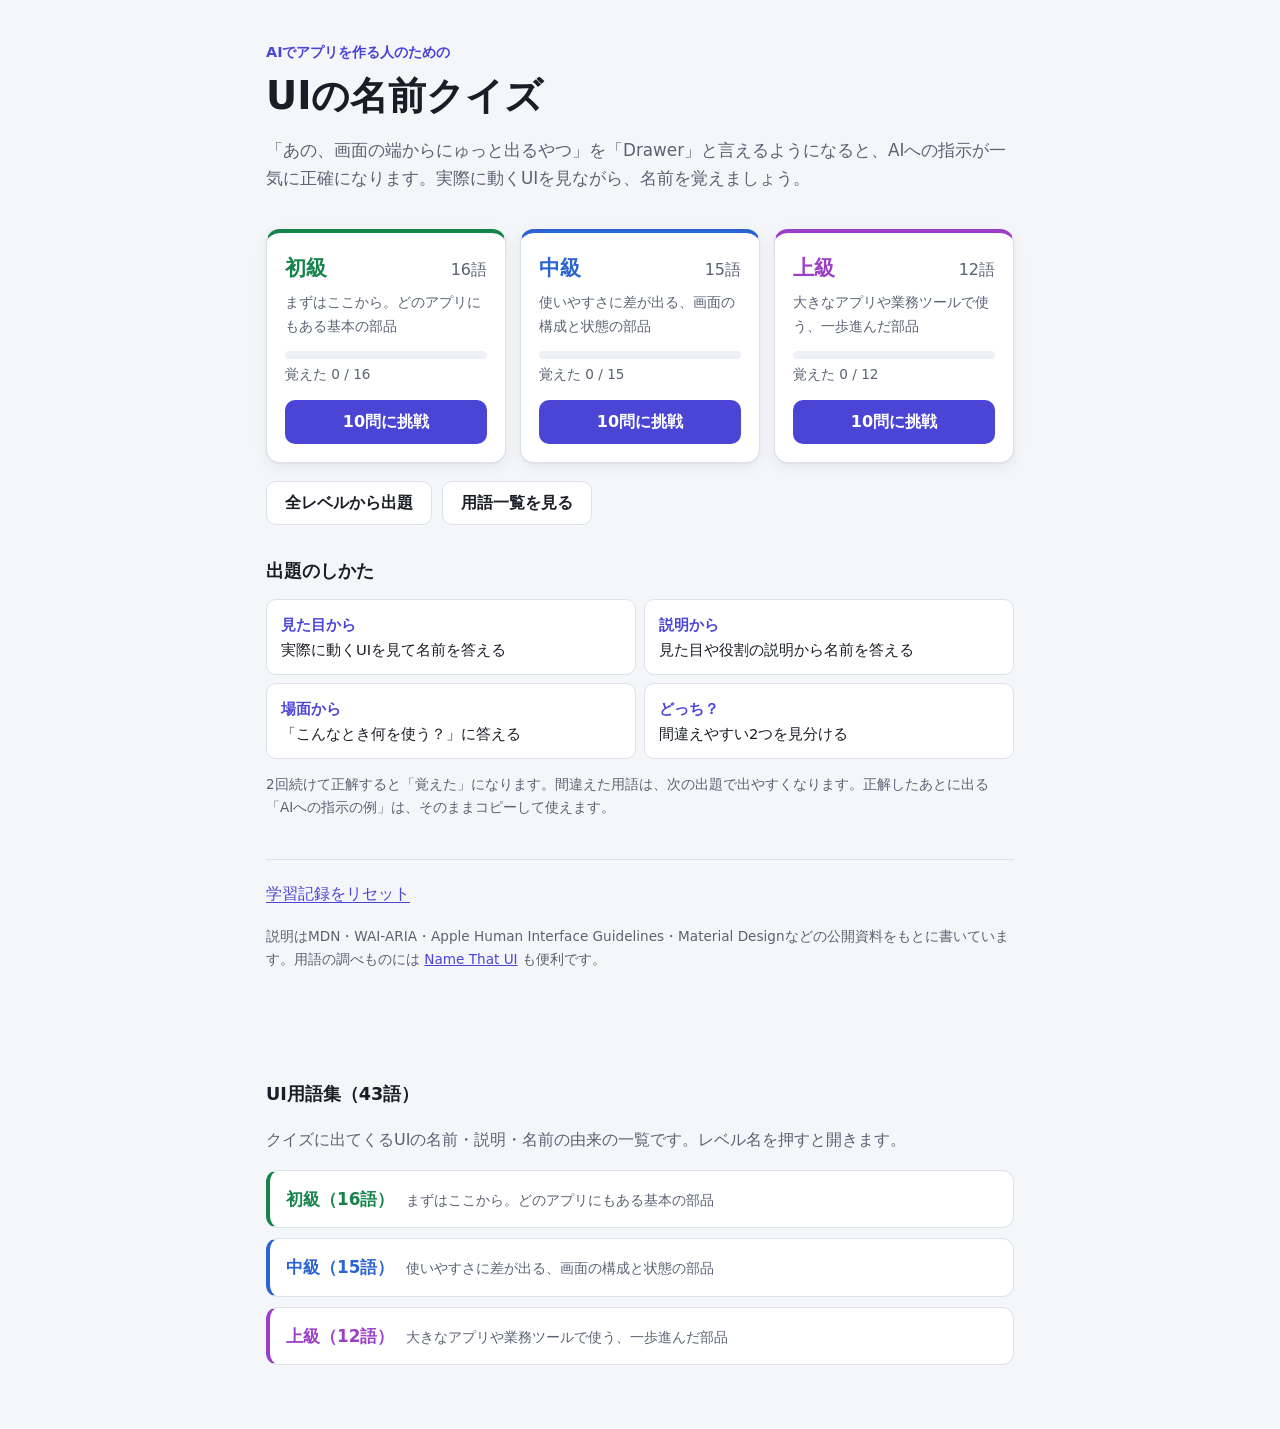
==== commit e0a35ee5: "Make the quiz easier to find in search and share on social media - Static "UI用語集" in index.html with" ====
--- a/ui-quiz/index.html
+++ b/ui-quiz/index.html
@@ -2,15 +2,292 @@
 <html lang="ja">
   <head>
     <meta charset="utf-8">
-    <meta name="viewport" content="width=device-width, initial-scale=1">
-    <title>UIの名前クイズ</title>
-    <meta name="description" content="AIでアプリやWebサイトを作る人のための、UI部品の名前を実際に動くUIで覚えるクイズ。">
+    <meta name="viewport" content="width=device-width, initial-scale=1, viewport-fit=cover">
+    <title>UIの名前クイズ｜AIでアプリを作る人のためのUI用語集</title>
+    <meta name="description" content="Modal、Toast、Drawer…画面の部品の名前、言えますか？実際に動くUIを見ながら、AIへの指示に使えるUI用語43語をクイズで覚えられます。初級・中級・上級、無料・登録不要。">
+    <link rel="canonical" href="https://getittraversable.github.io/desktop-tutorial/ui-quiz/">
+
+    <!-- SNSで共有したときのカード表示 -->
+    <meta property="og:type" content="website">
+    <meta property="og:locale" content="ja_JP">
+    <meta property="og:site_name" content="UIの名前クイズ">
+    <meta property="og:title" content="UIの名前クイズ｜AIでアプリを作る人のためのUI用語集">
+    <meta property="og:description" content="実際に動くUIを見ながら、AIへの指示に使えるUI用語43語をクイズで覚えよう。初級・中級・上級、無料・登録不要。">
+    <meta property="og:url" content="https://getittraversable.github.io/desktop-tutorial/ui-quiz/">
+    <meta property="og:image" content="https://getittraversable.github.io/desktop-tutorial/ui-quiz/og-image.png">
+    <meta property="og:image:width" content="1200">
+    <meta property="og:image:height" content="630">
+    <meta property="og:image:alt" content="UIの名前クイズ。Modal、Toast、Drawer など43語を実際に動くUIで覚える">
+    <meta name="twitter:card" content="summary_large_image">
+
+    <script type="application/ld+json">
+      {
+        "@context": "https://schema.org",
+        "@type": "LearningResource",
+        "name": "UIの名前クイズ",
+        "description": "AIでアプリやWebサイトを作る人のための、UI部品の名前を実際に動くUIで覚えるクイズ。",
+        "url": "https://getittraversable.github.io/desktop-tutorial/ui-quiz/",
+        "inLanguage": "ja",
+        "learningResourceType": "Quiz",
+        "educationalLevel": ["初級", "中級", "上級"],
+        "teaches": "UIデザインの部品の名前と使い分け",
+        "isAccessibleForFree": true
+      }
+    </script>
+
     <link rel="stylesheet" href="css/style.css">
     <link rel="stylesheet" href="css/demos.css">
   </head>
   <body>
-    <main id="app" class="container"></main>
-    <noscript><p class="container">このクイズを動かすにはJavaScriptを有効にしてください。</p></noscript>
+    <main id="app" class="container">
+      <!-- JavaScript が動くと、この中身はクイズの画面に置き換わる -->
+      <section class="hero">
+        <p class="eyebrow">AIでアプリを作る人のための</p>
+        <h1>UIの名前クイズ</h1>
+        <p class="lead">「あの、画面の端からにゅっと出るやつ」を「Drawer」と言えるようになると、AIへの指示が一気に正確になります。実際に動くUIを見ながら、名前を覚えましょう。</p>
+      </section>
+      <noscript><p>クイズで遊ぶにはJavaScriptを有効にしてください。下の用語集は、そのまま読めます。</p></noscript>
+    </main>
+
+    <section id="dictionary" class="container dictionary" aria-labelledby="dictionary-title">
+      <h2 id="dictionary-title" class="section-title">UI用語集（43語）</h2>
+      <p class="muted">クイズに出てくるUIの名前・説明・名前の由来の一覧です。レベル名を押すと開きます。</p>
+      <div class="dict">
+        <!-- dictionary:start（tools/build-dictionary.js で生成。直接編集しない） -->
+        <details class="dict-level level-beginner">
+          <summary><h3>初級（16語）</h3><span class="muted small">まずはここから。どのアプリにもある基本の部品</span></summary>
+          <dl class="dict-list">
+            <div class="dict-item" id="term-button">
+              <dt><span class="dict-name">Button</span> <span class="dict-kana">ボタン</span></dt>
+              <dd>押すと処理を実行する部品。保存・送信など、操作のきっかけになる。</dd>
+              <dd class="dict-origin"><span>名前の由来</span>服のボタンや、機械の「押しボタン」から。押すと何かが起きる、あのボタンをそのまま画面に持ってきた。</dd>
+            </div>
+            <div class="dict-item" id="term-text-field">
+              <dt><span class="dict-name">Text field</span> <span class="dict-kana">テキストフィールド</span></dt>
+              <dd>1行の文字を入力する枠。上のラベルや、中に薄く表示する例文（プレースホルダー）と組み合わせて使う。</dd>
+              <dd class="dict-origin"><span>名前の由来</span>field は書類の「記入欄」のこと。申込書の「お名前：＿＿＿」の空欄が、画面の中に引っ越してきた。</dd>
+            </div>
+            <div class="dict-item" id="term-checkbox">
+              <dt><span class="dict-name">Checkbox</span> <span class="dict-kana">チェックボックス</span></dt>
+              <dd>四角い箱にチェックを入れる部品。複数の選択肢を同時に選べる。</dd>
+              <dd class="dict-origin"><span>名前の由来</span>紙のアンケートの、✓を書き込む四角い箱（box）から。選びたいものに印をつける感覚そのまま。</dd>
+            </div>
+            <div class="dict-item" id="term-radio">
+              <dt><span class="dict-name">Radio button</span> <span class="dict-kana">ラジオボタン</span></dt>
+              <dd>丸い印のついた選択肢。グループの中から1つだけを選ぶ。</dd>
+              <dd class="dict-origin"><span>名前の由来</span>昔のカーラジオの選局ボタンが由来。1つ押し込むと、前に押していたボタンがポンと戻るので、同時に1つしか選べない。</dd>
+            </div>
+            <div class="dict-item" id="term-toggle">
+              <dt><span class="dict-name">Toggle switch</span> <span class="dict-kana">トグルスイッチ</span></dt>
+              <dd>つまみを左右に動かしてオン・オフを切り替えるスイッチ。押した瞬間に設定が反映されるのが普通。</dd>
+              <dd class="dict-origin"><span>名前の由来</span>toggle は「パチッと切り替える」の意味。部屋の照明についている、レバーを倒すスイッチと同じ仕組み。</dd>
+            </div>
+            <div class="dict-item" id="term-select">
+              <dt><span class="dict-name">Dropdown (Select)</span> <span class="dict-kana">ドロップダウン（セレクト）</span></dt>
+              <dd>押すと選択肢の一覧が開き、その中から1つを選ぶ部品。選択肢が多くても場所を取らない。</dd>
+              <dd class="dict-origin"><span>名前の由来</span>押すと一覧が下に「落ちてくる（drop down）」ように開くから。Select は「選ぶ」。</dd>
+            </div>
+            <div class="dict-item" id="term-navbar">
+              <dt><span class="dict-name">Navigation bar</span> <span class="dict-kana">ナビゲーションバー</span></dt>
+              <dd>画面の上部に横に並ぶ、サイトの主なページへのリンク。ロゴもここに置くことが多い。</dd>
+              <dd class="dict-origin"><span>名前の由来</span>navigation は船の「航海術」。サイトという海を迷わず進むための、羅針盤みたいな帯。</dd>
+            </div>
+            <div class="dict-item" id="term-hamburger">
+              <dt><span class="dict-name">Hamburger menu</span> <span class="dict-kana">ハンバーガーメニュー</span></dt>
+              <dd>三本線のアイコン。押すと隠れていたメニューが出てくる。スマホのような狭い画面でよく使う。</dd>
+              <dd class="dict-origin"><span>名前の由来</span>三本線が、パン・ハンバーグ・パンを重ねたハンバーガーに見えるから。1981年のパソコン「Xerox Star」で生まれたアイコンと言われる。</dd>
+            </div>
+            <div class="dict-item" id="term-card">
+              <dt><span class="dict-name">Card</span> <span class="dict-kana">カード</span></dt>
+              <dd>画像・タイトル・短い説明などを1つの枠にまとめた部品。一覧に並べて使うことが多い。</dd>
+              <dd class="dict-origin"><span>名前の由来</span>トランプや名刺、図書館の目録カードのように、1枚に情報をぎゅっとまとめるから。</dd>
+            </div>
+            <div class="dict-item" id="term-modal">
+              <dt><span class="dict-name">Modal dialog</span> <span class="dict-kana">モーダル（ダイアログ）</span></dt>
+              <dd>画面の中央に開く小窓。後ろの画面は暗くなり、閉じるまで他の操作ができない。</dd>
+              <dd class="dict-origin"><span>名前の由来</span>「モード（mode）」から。開いている間、アプリは「あなたの返事待ちモード」になり、他のことは一切受け付けない。</dd>
+            </div>
+            <div class="dict-item" id="term-toast">
+              <dt><span class="dict-name">Toast</span> <span class="dict-kana">トースト</span></dt>
+              <dd>画面の端に一時的に出て、数秒で自動的に消える短い通知。作業の邪魔をしない。</dd>
+              <dd class="dict-origin"><span>名前の由来</span>トースターからパンがポンッと飛び出すように、画面の下からひょこっと現れるから。焼き上がったらすぐ食べられるように、すぐ消える。</dd>
+            </div>
+            <div class="dict-item" id="term-tabs">
+              <dt><span class="dict-name">Tabs</span> <span class="dict-kana">タブ</span></dt>
+              <dd>見出しを横に並べ、押すとその下の内容が切り替わる部品。1つの画面の中で情報を整理する。</dd>
+              <dd class="dict-origin"><span>名前の由来</span>ノートやファイルの端についている「見出しの耳（インデックスタブ）」から。耳をつまんでページを開く感覚。</dd>
+            </div>
+            <div class="dict-item" id="term-tooltip">
+              <dt><span class="dict-name">Tooltip</span> <span class="dict-kana">ツールチップ</span></dt>
+              <dd>マウスを乗せたり、キーボードで選んだりしたときに出る小さな補足の吹き出し。中に押せるものは入れない。</dd>
+              <dd class="dict-origin"><span>名前の由来</span>tool（道具＝ボタン）の tip（ちょっとしたコツ・ヒント）。道具の使い方を、横からこっそり耳打ちしてくれる。</dd>
+            </div>
+            <div class="dict-item" id="term-badge">
+              <dt><span class="dict-name">Badge</span> <span class="dict-kana">バッジ</span></dt>
+              <dd>アイコンなどの角に付く小さな印。未読の数や「NEW」などの状態を知らせる。</dd>
+              <dd class="dict-origin"><span>名前の由来</span>制服やかばんにつける「バッジ」から。小さな印1つで「新着あり」などの状態を知らせる。</dd>
+            </div>
+            <div class="dict-item" id="term-avatar">
+              <dt><span class="dict-name">Avatar</span> <span class="dict-kana">アバター</span></dt>
+              <dd>ユーザーを表す小さな丸い画像。画像がないときは名前の頭文字を表示することが多い。</dd>
+              <dd class="dict-origin"><span>名前の由来</span>サンスクリット語で、神様が地上に現れるときの「化身」のこと。ネットの世界でのあなたの分身。</dd>
+            </div>
+            <div class="dict-item" id="term-spinner">
+              <dt><span class="dict-name">Spinner</span> <span class="dict-kana">スピナー</span></dt>
+              <dd>くるくる回る印。処理中・読み込み中であることを伝える。あとどれくらい待つかは分からない。</dd>
+              <dd class="dict-origin"><span>名前の由来</span>くるくる回る（spin）から。コマのように回り続けて「今がんばってます」と伝える。</dd>
+            </div>
+          </dl>
+        </details>
+        <details class="dict-level level-intermediate">
+          <summary><h3>中級（15語）</h3><span class="muted small">使いやすさに差が出る、画面の構成と状態の部品</span></summary>
+          <dl class="dict-list">
+            <div class="dict-item" id="term-drawer">
+              <dt><span class="dict-name">Drawer</span> <span class="dict-kana">ドロワー</span></dt>
+              <dd>画面の端から引き出しのように滑り出てくるパネル。メニューや詳しい情報を表示する。</dd>
+              <dd class="dict-origin"><span>名前の由来</span>机の「引き出し」。必要なときだけスッと引き出して、使い終わったらしまう。</dd>
+            </div>
+            <div class="dict-item" id="term-popover">
+              <dt><span class="dict-name">Popover</span> <span class="dict-kana">ポップオーバー</span></dt>
+              <dd>ボタンなどを押すと、そのすぐ近くに開く小さなパネル。中にボタンや入力欄など、操作できるものを置ける。</dd>
+              <dd class="dict-origin"><span>名前の由来</span>ボタンの上に「ぽんと（pop）かぶさる（over）」ように出てくるから。</dd>
+            </div>
+            <div class="dict-item" id="term-accordion">
+              <dt><span class="dict-name">Accordion</span> <span class="dict-kana">アコーディオン</span></dt>
+              <dd>見出しを押すと、その下の内容が開いたり閉じたりする部品。「よくある質問」でよく使う。</dd>
+              <dd class="dict-origin"><span>名前の由来</span>楽器のアコーディオン。蛇腹が伸び縮みするように、内容が開いたり閉じたりする。</dd>
+            </div>
+            <div class="dict-item" id="term-breadcrumb">
+              <dt><span class="dict-name">Breadcrumb</span> <span class="dict-kana">パンくずリスト</span></dt>
+              <dd>「ホーム › カテゴリ › 商品」のように、今いるページまでの道のりを示すリンクの列。</dd>
+              <dd class="dict-origin"><span>名前の由来</span>童話『ヘンゼルとグレーテル』で、帰り道の目印に落としていったパンくずから。来た道をたどって戻れる。</dd>
+            </div>
+            <div class="dict-item" id="term-skeleton">
+              <dt><span class="dict-name">Skeleton screen</span> <span class="dict-kana">スケルトンスクリーン</span></dt>
+              <dd>読み込み中に、実際の内容と同じ形の灰色のブロックを仮に表示するもの。待ち時間を短く感じさせる。</dd>
+              <dd class="dict-origin"><span>名前の由来</span>「骸骨・骨組み」のこと。中身（肉）がつく前に、骨組みだけを先に見せておく。</dd>
+            </div>
+            <div class="dict-item" id="term-empty-state">
+              <dt><span class="dict-name">Empty state</span> <span class="dict-kana">エンプティステート</span></dt>
+              <dd>データがまだ1件もないときに表示する画面。何をすればいいかを案内し、最初の操作を促す。</dd>
+              <dd class="dict-origin"><span>名前の由来</span>そのまま「空っぽの状態」。何もない画面を、次にすることの案内板に変える。</dd>
+            </div>
+            <div class="dict-item" id="term-pagination">
+              <dt><span class="dict-name">Pagination</span> <span class="dict-kana">ページネーション</span></dt>
+              <dd>長い一覧をページに分け、「‹ 1 2 3 … ›」のような番号で移動できるようにする部品。</dd>
+              <dd class="dict-origin"><span>名前の由来</span>本にページ番号を振ること（paginate）から。長い一覧を、本のようにページに分ける。</dd>
+            </div>
+            <div class="dict-item" id="term-progress-bar">
+              <dt><span class="dict-name">Progress bar</span> <span class="dict-kana">プログレスバー</span></dt>
+              <dd>処理の進み具合を、横長の棒の伸び具合で示す部品。あとどれくらいで終わるかが分かる。</dd>
+              <dd class="dict-origin"><span>名前の由来</span>進み具合（progress）を示す棒（bar）。ゲームの読み込み画面でおなじみ。</dd>
+            </div>
+            <div class="dict-item" id="term-stepper">
+              <dt><span class="dict-name">Stepper</span> <span class="dict-kana">ステッパー</span></dt>
+              <dd>「1 入力 → 2 確認 → 3 完了」のように、手続きの中で今どの段階にいるかを示す部品。</dd>
+              <dd class="dict-origin"><span>名前の由来</span>階段の段（step）から。1段ずつ上るように、手続きを順番に進んでいく。</dd>
+            </div>
+            <div class="dict-item" id="term-chip">
+              <dt><span class="dict-name">Chip (Tag)</span> <span class="dict-kana">チップ（タグ）</span></dt>
+              <dd>短い言葉を角の丸い小さな枠で囲んだ部品。絞り込みの条件やタグを表し、×で外せることも多い。</dd>
+              <dd class="dict-origin"><span>名前の由来</span>ポーカーのチップのような、小さくて丸っこい札の見た目から。Tag は荷物につける「荷札」のこと。</dd>
+            </div>
+            <div class="dict-item" id="term-banner">
+              <dt><span class="dict-name">Alert banner</span> <span class="dict-kana">アラートバナー</span></dt>
+              <dd>画面の上部や内容の上に帯状に表示するお知らせ。自動では消えず、ユーザーが閉じるまで残ることが多い。</dd>
+              <dd class="dict-origin"><span>名前の由来</span>お店の横断幕や、中世の旗（banner）から。帯状に大きく掲げて、目立たせる。</dd>
+            </div>
+            <div class="dict-item" id="term-slider">
+              <dt><span class="dict-name">Slider</span> <span class="dict-kana">スライダー</span></dt>
+              <dd>つまみを左右に動かして、決まった範囲の中から数値を選ぶ部品。音量や価格帯の指定に使う。</dd>
+              <dd class="dict-origin"><span>名前の由来</span>つまみを滑らせる（slide）から。音響機材の音量つまみ（フェーダー）と同じ動き。</dd>
+            </div>
+            <div class="dict-item" id="term-sidebar">
+              <dt><span class="dict-name">Sidebar</span> <span class="dict-kana">サイドバー</span></dt>
+              <dd>画面の左右どちらかに常に表示されている縦長の領域。管理画面のメニューなどに使う。</dd>
+              <dd class="dict-origin"><span>名前の由来</span>新聞や雑誌で、本文の横に置かれる囲み記事を「サイドバー」と呼んだことから。</dd>
+            </div>
+            <div class="dict-item" id="term-carousel">
+              <dt><span class="dict-name">Carousel</span> <span class="dict-kana">カルーセル</span></dt>
+              <dd>複数の画像やカードを横に並べ、矢印やスワイプで1枚ずつ切り替えて見せる部品。</dd>
+              <dd class="dict-origin"><span>名前の由来</span>遊園地のメリーゴーラウンドのこと（英語で carousel）。ぐるぐる回って、次々に新しいものが目の前に来る。</dd>
+            </div>
+            <div class="dict-item" id="term-fab">
+              <dt><span class="dict-name">Floating action button (FAB)</span> <span class="dict-kana">フローティングアクションボタン</span></dt>
+              <dd>画面の右下などに浮かんだまま固定される丸いボタン。その画面で一番よく使う操作を置く。</dd>
+              <dd class="dict-origin"><span>名前の由来</span>画面の上に「浮かんでいる（floating）」ボタンだから。スクロールしても、ぷかぷかとその場に浮いたまま。</dd>
+            </div>
+          </dl>
+        </details>
+        <details class="dict-level level-advanced">
+          <summary><h3>上級（12語）</h3><span class="muted small">大きなアプリや業務ツールで使う、一歩進んだ部品</span></summary>
+          <dl class="dict-list">
+            <div class="dict-item" id="term-combobox">
+              <dt><span class="dict-name">Combobox</span> <span class="dict-kana">コンボボックス</span></dt>
+              <dd>文字を入力すると候補が絞り込まれ、その一覧から選べる入力欄。入力欄とDropdownを合わせたもの。</dd>
+              <dd class="dict-origin"><span>名前の由来</span>combination（組み合わせ）の box。入力欄と選択肢の一覧を「合体」させた箱。</dd>
+            </div>
+            <div class="dict-item" id="term-segmented">
+              <dt><span class="dict-name">Segmented control</span> <span class="dict-kana">セグメンテッドコントロール</span></dt>
+              <dd>2〜5個ほどの選択肢を一続きにつなげたボタン。1つを選ぶと、同じ内容の表示方法がすぐ切り替わる。</dd>
+              <dd class="dict-origin"><span>名前の由来</span>1本のボタンを、いくつかの区切り（segment）に分けたもの。みかんの房も英語では segment。</dd>
+            </div>
+            <div class="dict-item" id="term-command-palette">
+              <dt><span class="dict-name">Command palette</span> <span class="dict-kana">コマンドパレット</span></dt>
+              <dd>キー操作（⌘K など）で呼び出す検索窓。機能やページの名前を打つだけで、すぐに実行・移動できる。</dd>
+              <dd class="dict-origin"><span>名前の由来</span>画家のパレットに絵の具が並ぶように、命令（command）がずらりと並ぶから。好きなものをさっと選べる。</dd>
+            </div>
+            <div class="dict-item" id="term-infinite-scroll">
+              <dt><span class="dict-name">Infinite scroll</span> <span class="dict-kana">無限スクロール</span></dt>
+              <dd>一覧の一番下まで来ると、自動で続きを読み込んで足していく仕組み。SNSのタイムラインなどで使う。</dd>
+              <dd class="dict-origin"><span>名前の由来</span>そのまま「終わりのないスクロール」。底が見えない井戸のように、下へ下へと続いていく。</dd>
+            </div>
+            <div class="dict-item" id="term-bottom-sheet">
+              <dt><span class="dict-name">Bottom sheet</span> <span class="dict-kana">ボトムシート</span></dt>
+              <dd>スマホの画面の下からせり上がってくるパネル。追加の選択肢や詳しい情報を表示する。</dd>
+              <dd class="dict-origin"><span>名前の由来</span>画面の底（bottom）から、紙（sheet）が1枚スッとせり上がってくるイメージ。</dd>
+            </div>
+            <div class="dict-item" id="term-context-menu">
+              <dt><span class="dict-name">Context menu</span> <span class="dict-kana">コンテキストメニュー</span></dt>
+              <dd>右クリックや長押しをした場所に出る操作の一覧。押した対象に合わせた操作（名前の変更・削除など）を出す。</dd>
+              <dd class="dict-origin"><span>名前の由来</span>context は「文脈・その場の状況」。右クリックした物に合わせて、中身が変わる気の利くメニュー。</dd>
+            </div>
+            <div class="dict-item" id="term-data-table">
+              <dt><span class="dict-name">Data table</span> <span class="dict-kana">データテーブル</span></dt>
+              <dd>行と列でたくさんのデータを並べる表。並べ替え・絞り込み・行の選択などの機能を持つことが多い。</dd>
+              <dd class="dict-origin"><span>名前の由来</span>データを並べた「表（table）」。table は元々、物を広げる平らな板のこと。そこに数字を広げて見る。</dd>
+            </div>
+            <div class="dict-item" id="term-split-button">
+              <dt><span class="dict-name">Split button</span> <span class="dict-kana">スプリットボタン</span></dt>
+              <dd>よく使う操作のボタンと、▼で別の操作を選べる部分が1つにつながったボタン。</dd>
+              <dd class="dict-origin"><span>名前の由来</span>1つのボタンを2つに「割った（split）」から。左半分は即実行、右半分は「ほかにもあるよ」。</dd>
+            </div>
+            <div class="dict-item" id="term-tree-view">
+              <dt><span class="dict-name">Tree view</span> <span class="dict-kana">ツリービュー</span></dt>
+              <dd>フォルダのように階層になった項目を、▶で開いたり閉じたりしながら表示する部品。</dd>
+              <dd class="dict-origin"><span>名前の由来</span>幹から枝が分かれる木（tree）の形。画面では、根っこを上にした逆さまの木になっている。</dd>
+            </div>
+            <div class="dict-item" id="term-sticky-header">
+              <dt><span class="dict-name">Sticky header</span> <span class="dict-kana">スティッキーヘッダー</span></dt>
+              <dd>スクロールしても画面の上端に貼り付いたまま残るヘッダー。どこまで読んでもメニューを使える。</dd>
+              <dd class="dict-origin"><span>名前の由来</span>付箋（sticky note）のように、画面の上にペタッと貼りついて離れないから。</dd>
+            </div>
+            <div class="dict-item" id="term-inline-validation">
+              <dt><span class="dict-name">Inline validation</span> <span class="dict-kana">インラインバリデーション</span></dt>
+              <dd>入力欄ごとに、入力した直後にその場で内容が正しいかを確かめ、欄のすぐ下にエラーやOKを表示する仕組み。</dd>
+              <dd class="dict-origin"><span>名前の由来</span>in line は「その行の中で」、validation は「正しいかの確認」。入力したその場で、すぐに答え合わせをしてくれる。</dd>
+            </div>
+            <div class="dict-item" id="term-mega-menu">
+              <dt><span class="dict-name">Mega menu</span> <span class="dict-kana">メガメニュー</span></dt>
+              <dd>ナビゲーションの項目にカーソルを乗せると開く大きなメニュー。たくさんのリンクを列に分けて一度に見せる。</dd>
+              <dd class="dict-origin"><span>名前の由来</span>mega は「巨大な」。ふつうのメニューの何倍も大きく広がるから。</dd>
+            </div>
+          </dl>
+        </details>
+        <!-- dictionary:end -->
+      </div>
+    </section>
+
     <script src="js/data.js"></script>
     <script src="js/engine.js"></script>
     <script src="js/demos.js"></script>
--- a/ui-quiz/css/style.css
+++ b/ui-quiz/css/style.css
@@ -117,7 +117,9 @@
 .container {
   max-width: 780px;
   margin: 0 auto;
-  padding: 24px 16px 64px;
+  padding-block: 24px 64px;
+  padding-left: max(16px, env(safe-area-inset-left, 0px));
+  padding-right: max(16px, env(safe-area-inset-right, 0px));
 }
 
 h1 {
@@ -489,6 +491,26 @@
   font-size: 0.92rem;
 }
 
+.origin {
+  display: flex;
+  flex-direction: column;
+  gap: 2px;
+  padding: 10px 14px;
+  border: 1px dashed var(--border);
+  border-radius: 10px;
+  font-size: 0.93rem;
+}
+
+.term-body p.origin {
+  margin-bottom: 8px;
+}
+
+.origin-label {
+  color: var(--accent);
+  font-size: 0.78rem;
+  font-weight: 700;
+}
+
 .prompt-box {
   margin: 14px 0;
   padding: 12px 14px;
@@ -662,6 +684,80 @@
   color: var(--ok);
   background: var(--ok-weak);
   border-color: transparent;
+}
+
+/* ── UI用語集（index.html に静的に書いてある部分）── */
+.dictionary {
+  padding-top: 0;
+}
+
+.dict {
+  display: grid;
+  gap: 10px;
+}
+
+.dict-level {
+  background: var(--surface);
+  border: 1px solid var(--border);
+  border-left: 4px solid var(--lv);
+  border-radius: 12px;
+}
+
+.dict-level summary {
+  display: flex;
+  flex-wrap: wrap;
+  align-items: baseline;
+  gap: 4px 12px;
+  padding: 14px 16px;
+  cursor: pointer;
+}
+
+.dict-level summary h3 {
+  margin: 0;
+  font-size: 1.05rem;
+  color: var(--lv);
+}
+
+.dict-list {
+  display: grid;
+  gap: 0;
+  margin: 0;
+  padding: 0 16px 8px;
+}
+
+.dict-item {
+  padding: 12px 0;
+  border-top: 1px solid var(--border);
+}
+
+.dict-item dt {
+  margin-bottom: 2px;
+}
+
+.dict-name {
+  font-weight: 700;
+}
+
+.dict-kana {
+  color: var(--muted);
+  font-size: 0.85rem;
+}
+
+.dict-item dd {
+  margin: 0;
+  font-size: 0.93rem;
+}
+
+.dict-item .dict-origin {
+  margin-top: 4px;
+  color: var(--muted);
+}
+
+.dict-origin span {
+  margin-right: 8px;
+  color: var(--accent);
+  font-size: 0.78rem;
+  font-weight: 700;
 }
 
 /* ── スマホ ── */
